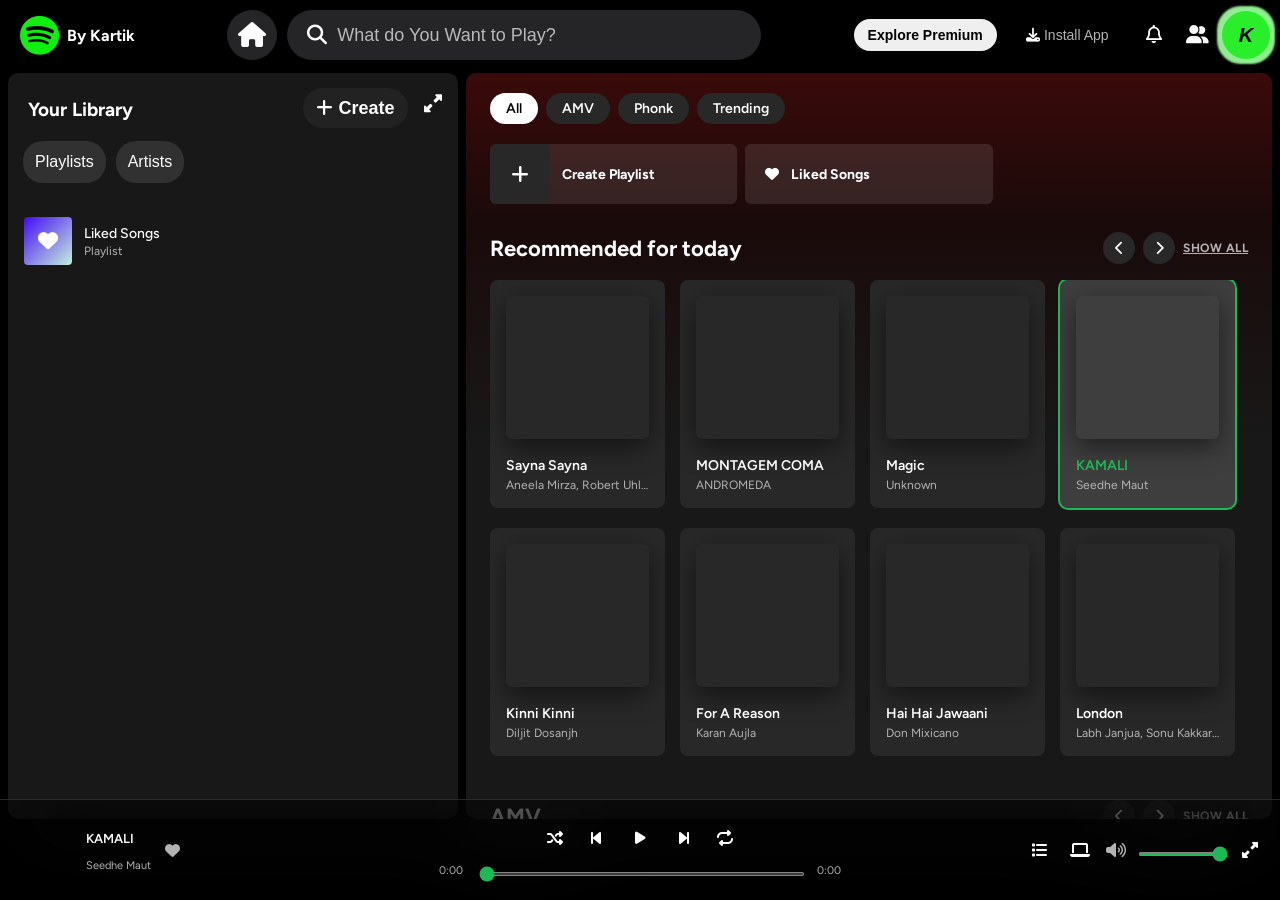
==== index.html @ 9220c021 "something new" ====
<!DOCTYPE html>
<html lang="en">

<head>
    <meta charset="UTF-8">
    <meta name="viewport" content="width=device-width, initial-scale=1.0">
    <title>Spotify Clone</title>
    <link rel="stylesheet" href="style.css">
    <link rel="preconnect" href="https://fonts.googleapis.com">
    <link rel="stylesheet" href="https://cdnjs.cloudflare.com/ajax/libs/font-awesome/6.5.0/css/all.min.css" />
    <link href="https://fonts.googleapis.com/css2?family=Figtree:wght@300;400;500;600;700;800&display=swap" rel="stylesheet">
</head>

<body>
    <!-- ========== NAVBAR ========== -->
    <nav>
        <div class="logo-container">
            <i class="fab fa-spotify"></i>
            <strong>By Kartik</strong>
        </div>
        <div class="middle-nav">
            <!-- Hamburger: visible only on mobile via CSS -->
            <button class="mobile-menu-toggle" id="mobileMenuToggle" title="Library">
              <i class="fas fa-bars"></i>
            </button>
            <div class="home-btn">
                <i class="fas fa-home" title="Home Page"></i>
            </div>
            <div class="search">
                <i class="fas fa-search" title="Search"></i>
                <input type="search" id="searchInput" placeholder="What do You Want to Play?" class="search-box">
                <div class="search-shortcut">
                    <div class="cuts">Ctrl</div>
                    <div class="cuts">Shift</div>
                    <div class="cuts">L</div>
                </div>
            </div>
        </div>
        <div class="right-nav">
            <button class="right-nav-btn" id="explore-premium">Explore Premium</button>
            <button class="right-nav-btn" id="install-app">
                <i class="fas fa-download"></i> Install App
            </button>
            <button class="right-nav-btn right-btns" id="notification">
                <i class="far fa-bell"></i>
            </button>
            <button class="right-nav-btn right-btns" id="friends">
                <i class="fas fa-user-group"></i>
            </button>
            <button class="right-nav-btn" id="profile" title="Created By Kartik">K</button>
        </div>
    </nav>

    <!-- ========== MAIN ========== -->
    <!-- Sidebar overlay for mobile -->
    <div class="sidebar-overlay" id="sidebarOverlay"></div>
    <main>

        <!-- ===== LEFT SIDEBAR ===== -->
        <aside class="left-sidebar">
            <div class="library-header">
                <div class="library-title">
                    <span>Your Library</span>
                </div>
                <button class="icon-btn" id="create-playlist">
                    <i class="fas fa-plus"></i> <span>Create</span>
                </button>
                <button class="icon-btn" id="expand-sidebar">
                    <i class="fas fa-up-right-and-down-left-from-center"></i>
                </button>
                <div class="library-filters">
                    <button class="filter-btn active">Playlists</button>
                    <button class="filter-btn">Artists</button>
                </div>
            </div>

            <ul class="library-list" id="libraryList">
            </ul>
        </aside>

        <!-- ===== CONTENT ===== -->
        <div class="content" id="mainContent">

            <!-- Filter Tabs -->
            <div class="content-filters" role="tablist" aria-label="Content filters">
                <a href="#mainContent" class="content-filter active" aria-label="Show all content">All</a>
                <a href="#amvSection" class="content-filter" aria-label="Show AMV section">AMV</a>
                <a href="#phonkSection" class="content-filter" aria-label="Show Phonk section">Phonk</a>
                <a href="#trendingSection" class="content-filter" aria-label="Show Trending section">Trending</a>
            </div>

            <!-- Recent Row — playlists dynamically injected by JS -->
            <div class="recent-row" id="recentPlaylistsRow">
                <!-- JS will render all playlists here -->
            </div>

            <!-- Recommended Section -->
    <div class="section">
      <div class="section-header">
        <h2>Recommended for today</h2>
        <div class="scroll-controls">
          <button class="scroll-btn" id="recScrollLeft"><i class="fas fa-chevron-left"></i></button>
          <button class="scroll-btn" id="recScrollRight"><i class="fas fa-chevron-right"></i></button>
          <a href="#" class="show-all">Show all</a>
        </div>
      </div>
      <!-- JS yahan cards inject karega -->
      <div class="cards-row horizontal-two-row" id="recommendedRow">
        <p class="loading-text">Loading songs...</p>
      </div>
    </div>

            <!-- AMV Section -->
    <div class="section" id="amvSection">
      <div class="section-header">
        <h2>AMV</h2>
        <div class="scroll-controls">
          <button class="scroll-btn" id="amvScrollLeft"><i class="fas fa-chevron-left"></i></button>
          <button class="scroll-btn" id="amvScrollRight"><i class="fas fa-chevron-right"></i></button>
          <a href="#" class="show-all">Show all</a>
        </div>
      </div>
      <div class="cards-row horizontal-two-row" id="amvRow">
        <p class="loading-text">Loading songs...</p>
      </div>
    </div>

    <!-- Phonk Section -->
    <div class="section" id="phonkSection">
      <div class="section-header">
        <h2>Phonk</h2>
        <div class="scroll-controls">
          <button class="scroll-btn" id="phonkScrollLeft"><i class="fas fa-chevron-left"></i></button>
          <button class="scroll-btn" id="phonkScrollRight"><i class="fas fa-chevron-right"></i></button>
          <a href="#" class="show-all">Show all</a>
        </div>
      </div>
      <div class="cards-row horizontal-two-row" id="phonkRow">
        <p class="loading-text">Loading songs...</p>
      </div>
    </div>

    <!-- Trending Section -->
            <div class="section" id="trendingSection">
                <div class="section-header">
                    <h2>Trending Songs</h2>
                    <div class="scroll-controls">
                        <button class="scroll-btn" id="scrollLeft"><i class="fas fa-chevron-left"></i></button>
                        <button class="scroll-btn" id="scrollRight"><i class="fas fa-chevron-right"></i></button>
                        <a href="#" class="show-all">Show all</a>
                    </div>
                </div>
                <!-- JS yahan cards inject karega -->
                <div class="cards-row" id="hindiRow">
                    <p class="loading-text">Loading songs...</p>
                </div>
            </div>

        </div>

        <!-- ===== RIGHT SIDEBAR ===== -->
        <!-- Floating expand tab — visible only when sidebar is collapsed -->
        <button class="right-sidebar-expand-tab" id="rightExpandTab" title="Show Now Playing">
            <i class="fas fa-chevron-left"></i>
        </button>

        <aside class="right-sidebar" id="rightSidebar">
            <div class="now-playing">
                <div class="now-playing-header">
                    <span>Now Playing</span>
                    <button class="right-sidebar-collapse-btn" id="rightSidebarCollapseBtn" title="Collapse">
                        <i class="fas fa-chevron-right"></i>
                    </button>
                </div>
                
                <img id="rightCover" src="https://picsum.photos/seed/default/300/300" alt="Album Art">
                
                <div class="now-playing-info">
                    <h4 id="rightTitle">Select a song</h4>
                    <p id="rightArtist">--</p>
                </div>

                <!-- Progress Bar -->
                <div class="right-sidebar-progress">
                    <span id="rightCurrentTime">0:00</span>
                    <div class="right-progress-bar-container">
                        <input type="range" id="rightProgressBar" value="0" min="0" max="100" step="0.1">
                    </div>
                    <span id="rightTotalTime">0:00</span>
                </div>

                <!-- Controls -->
                <div class="right-sidebar-controls">
                    <button class="right-sidebar-heart" id="rightHeartBtn" title="Like Song">
                        <i class="far fa-heart"></i>
                    </button>
                    <button class="right-sidebar-prev" id="rightPrevBtn" title="Previous">
                        <i class="fas fa-backward-step"></i>
                    </button>
                    <button class="right-sidebar-play" id="rightPlayBtn" title="Play/Pause">
                        <i class="fas fa-play"></i>
                    </button>
                    <button class="right-sidebar-next" id="rightNextBtn" title="Next">
                        <i class="fas fa-forward-step"></i>
                    </button>
                    <div class="right-sidebar-volume">
                        <i class="fas fa-volume-high"></i>
                        <input type="range" id="rightVolumeBar" value="100" min="0" max="100">
                    </div>
                </div>

                <div class="queue-section">
                    <div class="queue-header">
                        <span>Next in queue</span>
                        <a href="#" class="show-all">Open queue</a>
                    </div>
                    <div id="queueList">
                        <!-- Queue items will be added here dynamically -->
                    </div>
                </div>
            </div>
        </aside>

    </main>

    <!-- ===== CREATE PLAYLIST MODAL ===== -->
    <div class="modal-overlay" id="playlistModal">
        <div class="modal">
            <div class="modal-header">
                <h3 id="modalTitle">Create New Playlist</h3>
                <button class="close-modal" id="closeModal">
                    <i class="fas fa-times"></i>
                </button>
            </div>
            <div class="modal-body">
                <input type="text" id="playlistNameInput" placeholder="Playlist name" class="playlist-input" />
                <div class="modal-actions">
                    <button class="modal-btn cancel" id="cancelBtn">Cancel</button>
                    <button class="modal-btn save" id="saveBtn">Create</button>
                </div>
            </div>
        </div>
    </div>

    <!-- ===== ADD TO PLAYLIST MODAL ===== -->
    <div class="modal-overlay" id="addToPlaylistModal">
        <div class="modal">
            <div class="modal-header">
                <h3>Add to Playlist</h3>
                <button class="close-modal" id="closeAddToPlaylistModal">
                    <i class="fas fa-times"></i>
                </button>
            </div>
            <div class="modal-body">
                <div class="playlist-options" id="playlistOptions">
                    <!-- Playlist options will be added dynamically -->
                </div>
            </div>
        </div>
    </div>

    <!-- ========== MOBILE BOTTOM NAV ========== -->
    <div class="mobile-bottom-nav" id="mobileBottomNav">
        <button class="mobile-nav-btn active" id="mobileHomeBtn">
            <i class="fas fa-home"></i>
            <span>Home</span>
        </button>
        <button class="mobile-nav-btn" id="mobileSearchBtn">
            <i class="fas fa-search"></i>
            <span>Search</span>
        </button>
        <button class="mobile-nav-btn" id="mobileLibraryBtn">
            <i class="fas fa-book"></i>
            <span>Library</span>
        </button>
    </div>

    <!-- ========== PLAYER ========== -->
    <footer class="player">

        <!-- Left -->
        <div class="player-left">
            <img id="currentCover" src="https://picsum.photos/seed/default/56/56" alt="cover" />
            <div class="player-song-info">
                <p id="currentTitle">Select a song</p>
                <p id="currentArtist">--</p>
            </div>
            <i class="fas fa-heart player-heart" id="heartBtn"></i>
        </div>

        <!-- Center -->
        <div class="player-center">
            <div class="player-controls">
                <button class="ctrl-btn" id="shuffleBtn" title="Shuffle"><i class="fas fa-shuffle"></i></button>
                <button class="ctrl-btn" id="prevBtn" title="Previous"><i class="fas fa-backward-step"></i></button>
                <button class="ctrl-btn play-pause-btn" id="playBtn" title="Play/Pause">
                    <i class="fas fa-play" id="playIcon"></i>
                </button>
                <button class="ctrl-btn" id="nextBtn" title="Next"><i class="fas fa-forward-step"></i></button>
                <button class="ctrl-btn" id="repeatBtn" title="Repeat"><i class="fas fa-repeat"></i></button>
            </div>
            <div class="progress-row">
                <span id="currentTime">0:00</span>
                <div class="progress-bar-container">
                    <input type="range" id="progressBar" value="0" min="0" max="100" step="0.1" />
                </div>
                <span id="totalTime">0:00</span>
            </div>
        </div>

        <!-- Right -->
        <div class="player-right">
            <button class="ctrl-btn" id="queueBtn" title="Add to Queue"><i class="fas fa-list"></i></button>
            <button class="ctrl-btn" title="Devices"><i class="fas fa-laptop"></i></button>
            <i class="fas fa-volume-high vol-icon"></i>
            <div class="volume-bar-container">
                <input type="range" id="volumeBar" value="100" min="0" max="100" />
            </div>
            <!-- Now Playing panel toggle removed — use right edge tab instead -->
            <button class="ctrl-btn" title="Full screen">
                <i class="fas fa-up-right-and-down-left-from-center"></i>
            </button>
        </div>

    </footer>
        </div>
    </div>

    <!-- Hidden Audio -->
    <audio id="audioPlayer"></audio>

    <script src="script.js"></script>
</body>

</html>
---- style.css ----
* {
    user-select: auto;
    color: #fff;
    scroll-behavior: smooth;
    cursor: url('data:image/svg+xml;utf8,<svg xmlns="http://www.w3.org/2000/svg" width="32" height="32" viewBox="0 0 32 32"><circle cx="16" cy="16" r="8" fill="none" stroke="%231DB954" stroke-width="3"/><circle cx="16" cy="16" r="2"/></svg>') 16 16, auto;
}

/* for content filtters btns */
.content-filter {
    color: black;
    text-decoration: none;
}

html {
    scroll-behavior: smooth;
}

body {
    background-color: #000;
    -webkit-overflow-scrolling: touch;
}

*::-webkit-scrollbar {
    width: 10px;
    height: 10px;
}

*::-webkit-scrollbar-track {
    background: transparent;
}

*::-webkit-scrollbar-thumb {
    background: #535353;
    border-radius: 10px;
    border: 2px solid transparent;
    background-clip: content-box;
}

*::-webkit-scrollbar-thumb:hover {
    background: #a0a0a0;
    border: 2px solid transparent;
    background-clip: content-box;
}

*::-webkit-scrollbar-corner {
    background: transparent;
}

:root {
    --back-text: rgba(255, 255, 255, 0.705);
    --back-color: #4141414d;
    --card-bg: #282828;
    --text: #ffffff;
    --subtext: #b3b3b3;
    --green: #1DB954;
}

body {
    font-family: 'Figtree', Arial, sans-serif;
    margin: 0;
    padding: 0;
    overflow-x: hidden;
}

button,
.fa-home,
.fa-search:hover {
    cursor: pointer;
}

.logo-container {
    display: flex;
    align-items: center;
    gap: 8px;
}

nav {
    background-color: black;
    color: white;
    display: flex;
    justify-content: space-between;
    align-items: center;
    padding: 10px 10px;
    padding-left: 20px;
    position: sticky;
    top: 0;
}

.middle-nav {
    display: flex;
    align-items: center;
    gap: 10px;
    margin-left: 300px;
}

.search {
    display: flex;
    align-items: center;
    background-color: #252527;
    padding: 15px;
    padding-left: 20px;
    width: 474px;
    height: 50px;
    border-radius: 30px;
    transition: all 0.5s ease;
    box-sizing: border-box;
}

.search:hover {
    color: #8b8b8fb0;
    background-color: #78787a8c;
}

.search-box::placeholder {
    color: rgba(255, 255, 255, 0.678);
}

.fa-search {
    transition: all 0.5s ease;
    color: white;
    font-size: 20px;
}

.fa-search:hover {
    scale: 1.1;
    color: white;
}

.search-box {
    background-color: transparent;
    border: none;
    padding-left: 10px;
    font-size: 18px;
    width: 100%;
    display: flex;
    align-items: center;
}

.search-box:focus {
    outline: none;
    color: white;
}

.search-shortcut {
    opacity: 0;
    display: flex;
    gap: 5px;
    color: white;
    transition: all 0.4s ease;
}

.cuts {
    padding: 5px;
    border: 2px solid white;
    border-radius: 5px;
}

.search-shortcut:hover {
    opacity: 1;
}


.fa-home {
    font-size: 25px;
    width: 50px;
    height: 50px;
    background-color: #252527;
    display: flex;
    text-align: center;
    display: flex;
    align-content: center;
    border-radius: 50%;
    transition: all 0.5s ease;
}

.fa-home:hover {
    background-color: #4c4c4db0;
    scale: 1.1;
}

.fa-spotify {
    font-size: 40px;
    color: rgb(16, 240, 16);
    -webkit-text-stroke: #ffffff00;
}

.mobile-menu-toggle {
    display: none;
}

.empty-playlist-cover {
    width: 60px;
    height: 60px;
    background: #282828;
    display: flex;
    align-items: center;
    justify-content: center;
    flex-shrink: 0;
}

.empty-playlist-cover i {
    color: #535353;
    font-size: 20px;
}

.lib-info-flex {
    flex: 1;
    min-width: 0;
}

.library-item-actions-flex {
    margin-left: auto;
    display: flex;
    gap: 8px;
}

.pl-shuffle-btn-active {
    color: #1DB954 !important;
}

.pl-shuffle-btn-inactive {
    color: #b3b3b3 !important;
}

.playlist-empty-message {
    color: #b3b3b3;
    padding: 20px 12px;
    font-size: 14px;
}

.playlist-song-row {
    display: flex;
    align-items: center;
    gap: 12px;
    padding: 10px 8px;
    border-radius: 8px;
    cursor: pointer;
    transition: background 0.15s;
}

.playlist-song-row:hover {
    background: rgba(255, 255, 255, 0.08);
}

.playlist-song-number {
    width: 28px;
    text-align: center;
    flex-shrink: 0;
    color: #b3b3b3;
    font-size: 0.85rem;
}

.playlist-song-cover {
    width: 48px;
    height: 48px;
    border-radius: 4px;
    object-fit: cover;
    flex-shrink: 0;
}

.playlist-song-info {
    flex: 1;
    min-width: 0;
    overflow: hidden;
}

.playlist-song-title {
    color: white;
    margin: 0;
    font-weight: 500;
    font-size: 14px;
    white-space: nowrap;
    overflow: hidden;
    text-overflow: ellipsis;
}

.playlist-song-artist {
    color: #b3b3b3;
    margin: 3px 0 0;
    font-size: 12px;
    white-space: nowrap;
    overflow: hidden;
    text-overflow: ellipsis;
}

.remove-song-btn {
    background: none;
    border: none;
    color: #b3b3b3;
    cursor: pointer;
    padding: 8px;
    flex-shrink: 0;
    font-size: 13px;
    opacity: 0;
    transition: opacity 0.2s;
}

.playlist-song-row:hover .remove-song-btn {
    opacity: 1;
}

@media (max-width: 768px) {
    .remove-song-btn {
        opacity: 1;
    }
}

.section-hidden {
    display: none !important;
}

.section-visible {
    display: block !important;
}

.left-sidebar-hidden {
    display: none !important;
}

/* Scroll Animation Classes */
.scroll-animate {
    opacity: 0;
    transform: translateY(30px);
    transition: opacity 0.6s ease-out, transform 0.6s ease-out;
}

.scroll-animate.visible {
    opacity: 1;
    transform: translateY(0);
}

.right-nav {
    display: flex;
    gap: 10px;
    align-items: center;
    justify-content: center;
}

.right-nav-btn {
    transition: all 0.5s ease;
}

.right-nav-btn:hover {
    scale: 1.2;
}

#explore-premium {
    padding: 8px;
    border-radius: 20px;
    border: none;
    font-weight: bolder;
    width: 143px;
    height: 32px;
    font-size: 14px;
    color: black;
}

#install-app {
    width: 121.3px;
    height: 32px;
    background-color: transparent;
    border: none;
    color: var(--back-text);
    font-size: 14px;
}

.right-btns {
    width: 32px;
    height: 32px;
    color: var(--back-text);
    background-color: transparent;
    border: none;
    font-size: 18px;
}

#profile {
    background-color: rgb(41, 238, 41);
    width: 48px;
    height: 48px;
    border-radius: 50%;
    border: none;
    box-shadow:
        5px 5px 2px lightgreen,
        -5px -5px 2px lightgreen,
        -5px 5px 2px lightgreen,
        5px -5px 2px lightgreen;
    color: black;
    font-size: 20px;
    font-style: italic;
    font-weight: bolder;
}

main {
    display: flex;
    position: fixed;
    top: 65px;
    bottom: 73px;
    left: 0;
    right: 0;
    gap: 8px;
    padding: 8px;
    background: #000;
}

aside {
    width: 450px;
    background: #181818;
    border-radius: 10px;
    display: flex;
    flex-direction: column;
    overflow: hidden;
    flex-shrink: 0;
    color: white;
}

.content {
    flex: 1;
    border-radius: 10px;
    background: linear-gradient(180deg, #3a0a0a 0%, #1a0a0a 20%, #181818 50%);
    overflow-y: auto;
    padding: 20px 24px 24px;
}

.library-header {
    width: 100%;
    display: flex;
    height: 120px;
    position: relative;
}

.library-title {
    font-size: 19px;
    font-weight: bold;
    position: absolute;
    top: 25px;
    left: 20px;
}

#create-playlist {
    width: 105px;
    height: 40px;
    border: none;
    border-radius: 20px;
    background-color: #222222;
    color: rgb(185, 184, 184);
    font-size: large;
    position: absolute;
    top: 15px;
    right: 50px;
}

#create-playlist span {
    color: white;
    font-weight: bolder;
}

#expand-sidebar {
    background-color: transparent;
    font-size: large;
    border: none;
    color: white;
    position: absolute;
    top: 20px;
    right: 10px;
}

.filter-btn {
    font-size: 16px;
    padding: 12px;
    border-radius: 20px;
    background-color: #313131;
    border: none;
    color: white;
}

.library-filters {
    align-self: flex-end;
    display: flex;
    gap: 10px;
    margin-left: 15px;
    margin-bottom: 10px;
}

.library-list {
    list-style: none;
    overflow-y: auto;
    flex: 1;
    padding: 0 8px 8px;
}

.library-item {
    display: flex;
    align-items: center;
    gap: 12px;
    padding: 8px;
    border-radius: 6px;
    cursor: pointer;
    transition: background 0.15s;
}

.library-item:hover {
    background: #2a2a2a;
}

.library-item img {
    width: 48px;
    height: 48px;
    border-radius: 4px;
    object-fit: cover;
    flex-shrink: 0;
}

.recent-row .liked-icon {
    padding-left: 20px;
}

.library-item.liked .liked-icon {
    width: 48px;
    height: 48px;
    border-radius: 4px;
    background: linear-gradient(135deg, #450af5, #c4efd9);
    display: flex;
    align-items: center;
    justify-content: center;
    flex-shrink: 0;
}

.library-item.liked .liked-icon i {
    color: #fff;
    font-size: 20px;
}

.lib-info {
    display: flex;
    flex-direction: column;
    gap: 2px;
    overflow: hidden;
}

.lib-name {
    font-size: 14px;
    font-weight: 500;
    white-space: nowrap;
    overflow: hidden;
    text-overflow: ellipsis;
}

.lib-meta {
    font-size: 12px;
    color: var(--subtext);
    white-space: nowrap;
    overflow: hidden;
    text-overflow: ellipsis;
}

.player {
    position: fixed;
    bottom: 0;
    left: 0;
    right: 0;
    height: 100px;
    /* background: #181818; */
    backdrop-filter: blur(50px);
    background: rgba(0, 0, 0, 0.3);
    border-top: 1px solid #282828;
    display: flex;
    align-items: center;
    justify-content: space-between;
    padding: 0 16px;
    z-index: 355;
    gap: 8px;
    color: white;
}

/* Player Left */
.player-left {
    display: flex;
    align-items: center;
    gap: 14px;
    min-width: 200px;
    flex: 1;
}

.player-left img {
    width: 56px;
    height: 56px;
    border-radius: 4px;
    object-fit: cover;
    flex-shrink: 0;
}

.player-song-info {
    overflow: hidden;
}

.player-song-info p:first-child {
    font-size: 13px;
    font-weight: 600;
    white-space: nowrap;
    overflow: hidden;
    text-overflow: ellipsis;
    max-width: 140px;
}

.player-song-info p:last-child {
    font-size: 11px;
    color: var(--subtext);
    white-space: nowrap;
    overflow: hidden;
    text-overflow: ellipsis;
    max-width: 140px;
}

.player-heart {
    color: var(--subtext);
    cursor: pointer;
    font-size: 15px;
    flex-shrink: 0;
    transition: color 0.2s;
}

.player-heart:hover,
.player-heart.liked {
    color: var(--green);
}

/* Player Center */
.player-center {
    display: flex;
    flex-direction: column;
    align-items: center;
    gap: 6px;
    flex: 1;
    max-width: 550px;
}

.player-controls {
    display: flex;
    align-items: center;
    gap: 16px;
}

.ctrl-btn {
    background: none;
    border: none;
    color: white;
    font-size: 16px;
    display: flex;
    align-items: center;
    justify-content: center;
    transition: color 0.2s, transform 0.1s;
}

.ctrl-btn:hover {
    color: white;
    transform: scale(1.1);
}

.ctrl-btn.active {
    background: white;
    color: black;
    -webkit-text-stroke: 2px black;
    border-radius: 50%;
    padding: 6px;
}

.play-pause-btn {
    width: 34px;
    height: 34px;
    border-radius: 50%;
    background: transparent !important;
    color: #ffffff !important;
    font-size: 14px !important;
    flex-shrink: 0;
}

.play-pause-btn:hover {
    background: #e0e0e0 !important;
    -webkit-text-stroke: 2px black;
    transform: scale(1.06) !important;
}

.progress-row {
    display: flex;
    align-items: center;
    gap: 10px;
    width: 100%;
}

.progress-row span {
    font-size: 11px;
    color: #B3B3B3;
    min-width: 32px;
    text-align: center;
}

.progress-bar-container {
    flex: 1;
}

#progressBar {
    width: 100%;
    height: 4px;
    accent-color: #1DB954;
    cursor: pointer;
    border-radius: 2px;
}

/* Player Right */
.player-right {
    display: flex;
    align-items: center;
    gap: 10px;
    flex: 1;
    justify-content: flex-end;
    min-width: 180px;
}

.vol-icon {
    color: #B3B3B3;
    font-size: 16px;
}

.volume-bar-container {
    width: 90px;
}

#volumeBar {
    width: 100%;
    height: 4px;
    accent-color: #1DB954;
    cursor: pointer;
}

.main-content {
    flex: 1;
    border-radius: 10px;
    background: linear-gradient(180deg, #3a0a0a 0%, #1a0a0a 20%, #181818 50%);
    overflow-y: auto;
    padding: 20px 24px 24px;
}

.content-filters {
    display: flex;
    gap: 8px;
    margin-bottom: 20px;
}

.content-filter {
    background: #282828;
    border: none;
    color: var(--text);
    border-radius: 500px;
    padding: 7px 16px;
    font-size: 14px;
    font-weight: 600;
    transition: background 0.2s;
}

.content-filter:hover {
    background: #3E3E3E;
}

.content-filter.active {
    background: white;
    color: #000;
}

/* Recent Row */
.recent-row {
    display: grid;
    grid-template-columns: repeat(auto-fill, minmax(200px, 1fr));
    gap: 8px;
    margin-bottom: 28px;
}

.recent-card {
    display: flex;
    align-items: center;
    gap: 12px;
    background: rgba(255, 255, 255, 0.1);
    border-radius: 6px;
    overflow: hidden;
    cursor: pointer;
    transition: background 0.2s ease;
    font-weight: 700;
    font-size: 14px;
}

.recent-card:hover {
    background: rgba(255, 255, 255, 0.2);
}

.recent-card img {
    width: 60px;
    height: 60px;
    object-fit: cover;
    flex-shrink: 0;
}

.recent-card .create-playlist-icon {
    width: 60px;
    height: 60px;
    background: #282828;
    display: flex;
    align-items: center;
    justify-content: center;
    color: #fff;
    font-size: 20px;
    flex-shrink: 0;
}

/* Section */
.section {
    margin-bottom: 32px;
    color: white;
}

#amvSection,
#phonkSection {
    display: none;
}

#amvSection,
#phonkSection {
    display: none;
}

.section-header {
    display: flex;
    justify-content: space-between;
    align-items: center;
    margin-bottom: 16px;
}

.section-header h2 {
    font-size: 22px;
    font-weight: 700;
    margin: 0;
}

.show-all {
    font-size: 12px;
    font-weight: 700;
    color: #B3B3B3;
    text-transform: uppercase;
    letter-spacing: 0.5px;
    transition: color 0.2s;
}

.show-all:hover {
    color: white;
}

/* Cards Row */
.cards-row {
    display: grid;
    grid-template-columns: repeat(auto-fill, minmax(170px, 1fr));
    gap: 20px;
}

/* Horizontal 2-row scroll for Trending section */
.horizontal-two-row {
    display: grid;
    grid-auto-flow: column;
    grid-template-rows: repeat(2, minmax(0, 1fr));
    gap: 20px;
    overflow-x: auto;
    scroll-behavior: smooth;
    padding-bottom: 12px;
}

/* Make sure cards don't shrink in horizontal mode */
.horizontal-two-row .song-card {
    width: 175px;
    flex-shrink: 0;
}

/* Scroll Arrow Controls */
.scroll-controls {
    display: flex;
    align-items: center;
    gap: 8px;
}

.scroll-btn {
    width: 32px;
    height: 32px;
    border-radius: 50%;
    background-color: #282828;
    border: none;
    color: #fff;
    font-size: 14px;
    cursor: pointer;
    display: flex;
    align-items: center;
    justify-content: center;
    transition: all 0.2s ease;
}

.scroll-btn:hover {
    background-color: #1DB954;
    color: #000;
    transform: scale(1.1);
}

.scroll-btn:active {
    transform: scale(0.95);
}

/* Hide horizontal scrollbar (arrows will be used for scrolling) */
.horizontal-two-row {
    scrollbar-width: none;
    /* Firefox */
}

.horizontal-two-row::-webkit-scrollbar {
    display: none;
    /* Chrome, Edge, Safari */
}

.loading-text {
    color: #b3b3b3;
    font-size: 14px;
}

/* Scroll Animation - Fade In */
@keyframes fadeInUp {
    from {
        opacity: 0;
        transform: translateY(20px);
    }

    to {
        opacity: 1;
        transform: translateY(0);
    }
}

@keyframes fadeInDown {
    from {
        opacity: 0;
        transform: translateY(-20px);
    }

    to {
        opacity: 1;
        transform: translateY(0);
    }
}

@keyframes fadeInLeft {
    from {
        opacity: 0;
        transform: translateX(-20px);
    }

    to {
        opacity: 1;
        transform: translateX(0);
    }
}

@keyframes fadeInRight {
    from {
        opacity: 0;
        transform: translateX(20px);
    }

    to {
        opacity: 1;
        transform: translateX(0);
    }
}

/* Scroll Animation Classes */
.scroll-animate {
    opacity: 0;
}

.scroll-animate.in-view {
    animation: fadeInUp 0.6s ease-out forwards;
}

.section.fade-in {
    animation: fadeInDown 0.6s ease-out forwards;
}

.cards-row .song-card {
    opacity: 0;
    animation: none;
}

.cards-row .song-card.fade-in {
    animation: fadeInUp 0.6s ease-out forwards;
}

.back-to-top-btn {
    display: block;
    margin: 24px auto 40px;
    padding: 12px 20px;
    border: none;
    border-radius: 999px;
    background: #1DB954;
    color: #fff;
    font-weight: 700;
    cursor: pointer;
    box-shadow: 0 8px 20px rgba(0,0,0,0.12);
    transition: transform 0.2s ease, opacity 0.2s ease;
    opacity: 0;
    transform: translateY(20px);
    animation: none;
}

.back-to-top-btn.fade-in {
    animation: fadeInUp 0.6s ease-out forwards;
}

/* Staggered animation for cards */
.cards-row .song-card:nth-child(1).fade-in {
    animation-delay: 0.05s;
}

.cards-row .song-card:nth-child(2).fade-in {
    animation-delay: 0.1s;
}

.cards-row .song-card:nth-child(3).fade-in {
    animation-delay: 0.15s;
}

.cards-row .song-card:nth-child(4).fade-in {
    animation-delay: 0.2s;
}

.cards-row .song-card:nth-child(5).fade-in {
    animation-delay: 0.25s;
}

.cards-row .song-card:nth-child(6).fade-in {
    animation-delay: 0.3s;
}

.cards-row .song-card:nth-child(7).fade-in {
    animation-delay: 0.35s;
}

.cards-row .song-card:nth-child(8).fade-in {
    animation-delay: 0.4s;
}

.cards-row .song-card:nth-child(9).fade-in {
    animation-delay: 0.45s;
}

.cards-row .song-card:nth-child(10).fade-in {
    animation-delay: 0.5s;
}

/* Song Card */
.song-card {
    background: var(--card-bg);
    border-radius: 8px;
    padding: 16px;
    cursor: pointer;
    position: relative;
    min-width: 0;
    width: 100%;
    box-sizing: border-box;
    overflow: hidden;
    transition: transform .3s ease, box-shadow .3s ease;
}

/* Skeleton Loading */
.skeleton-card {
    background: var(--card-bg);
    border-radius: 8px;
    padding: 16px;
    position: relative;
    min-width: 0;
    width: 100%;
    box-sizing: border-box;
    overflow: hidden;
}

.skeleton-cover {
    width: 100%;
    aspect-ratio: 1;
    border-radius: 6px;
    background: linear-gradient(90deg, #282828 25%, #383838 50%, #282828 75%);
    background-size: 200% 100%;
    animation: skeleton-loading 1.5s infinite;
    margin-bottom: 14px;
}

.skeleton-title {
    height: 14px;
    width: 70%;
    background: linear-gradient(90deg, #282828 25%, #383838 50%, #282828 75%);
    background-size: 200% 100%;
    animation: skeleton-loading 1.5s infinite;
    border-radius: 4px;
    margin-bottom: 6px;
}

.skeleton-artist {
    height: 12px;
    width: 50%;
    background: linear-gradient(90deg, #282828 25%, #383838 50%, #282828 75%);
    background-size: 200% 100%;
    animation: skeleton-loading 1.5s infinite;
    border-radius: 4px;
}

@keyframes skeleton-loading {
    0% {
        background-position: 200% 0;
    }

    100% {
        background-position: -200% 0;
    }
}

.song-card:hover {
    background: #3E3E3E;
    transform: translateY(-6px);
    box-shadow: 0 10px 25px rgba(0, 0, 0, .3);
}

.song-card.active {
    background: #2a2a2a;
    box-shadow: 0 0 0 2px #1DB954;
}

.song-card img {
    width: 100%;
    aspect-ratio: 1;
    object-fit: cover;
    border-radius: 6px;
    margin-bottom: 14px;
    box-shadow: 0 8px 24px rgba(0, 0, 0, 0.5);
}

.song-card .card-title {
    font-size: 14px;
    font-weight: 600;
    margin-bottom: 4px;
    white-space: nowrap;
    overflow: hidden;
    text-overflow: ellipsis;
}

.song-card .card-artist {
    font-size: 12px;
    color: #b3b3b3;
    white-space: nowrap;
    overflow: hidden;
    text-overflow: ellipsis;
}

.play-overlay {
    position: absolute;
    bottom: 76px;
    right: 16px;
    width: 48px;
    height: 48px;
    background: #1DB954;
    border-radius: 50%;
    display: flex;
    align-items: center;
    justify-content: center;
    font-size: 18px;
    color: #000;
    opacity: 0;
    transform: translateY(10px) scale(0.9);
    transition: all 0.2s ease;
    box-shadow: 0 8px 20px rgba(29, 185, 84, 0.4);
}

.song-card:hover .play-overlay {
    opacity: 1;
    transform: translateY(0) scale(1);
}

.song-card.active {
    background: #3E3E3E;
}

.song-card.active .card-title {
    color: #1DB954;
}

/* Add to Queue Button on Song Cards */
.add-to-queue-btn {
    position: absolute;
    top: 12px;
    right: 12px;
    width: 28px;
    height: 28px;
    background: transparent;
    border: none;
    border-radius: 50%;
    color: #000;
    font-size: 14px;
    display: flex;
    align-items: center;
    justify-content: center;
    opacity: 0;
    transition: all 0.2s ease;
    cursor: pointer;
    z-index: 10;
}

.song-card:hover .add-to-queue-btn {
    opacity: 1;
}

.add-to-queue-btn:hover {
    background: #e0e0e0;
    color: #000;
    transform: scale(1.1);
}

/* ===================================
   RESPONSIVE
=================================== */

/* ── Mobile sidebar drawer overlay ── */
.sidebar-overlay {
    display: none;
    position: fixed;
    inset: 0;
    background: rgba(0, 0, 0, 0.55);
    z-index: 340;
    /* above content, below sidebar */
    /* NO backdrop-filter — it was blurring the sidebar itself */
}

.sidebar-overlay.show {
    display: block;
}

/* Mobile nav-bottom bar */
.mobile-bottom-nav {
    display: none;
    position: fixed;
    bottom: 0;
    left: 0;
    right: 0;
    height: 56px;
    background: #181818;
    border-top: 1px solid #282828;
    z-index: 356;
    /* above overlay */
    justify-content: space-around;
    align-items: center;
    padding: 0 8px;
}

.mobile-nav-btn {
    display: flex;
    flex-direction: column;
    align-items: center;
    gap: 3px;
    background: none;
    border: none;
    color: #b3b3b3;
    font-size: 20px;
    cursor: pointer;
    padding: 6px 12px;
    border-radius: 8px;
    transition: color 0.2s;
    flex: 1;
}

.mobile-nav-btn span {
    font-size: 10px;
    font-weight: 600;
    color: inherit;
}

.mobile-nav-btn.active {
    color: #fff;
}

.mobile-nav-btn:hover {
    color: #fff;
}

/* ── Large Tablet (max 1280px) ── */
@media (max-width: 1280px) {
    .right-sidebar {
        display: none !important;
    }

    .middle-nav {
        margin-left: 0;
    }
}

/* ── Tablet (max 1024px) ── */
@media (max-width: 1024px) {
    .left-sidebar {
        width: 240px;
    }

    .middle-nav {
        margin-left: 0;
    }

    .search {
        width: 280px;
    }

    #install-app {
        display: none;
    }

    .cards-row {
        grid-template-columns: repeat(auto-fill, minmax(140px, 1fr));
    }
}

/* ── Small Tablet (max 768px) ── */
@media (max-width: 768px) {

    /* ── Navbar ── */
    nav {
        padding: 8px 12px;
        z-index: 360;
        /* above sidebar drawer */
    }

    .home-btn {
        display: none;
        position: absolute;
    }

    .middle-nav {
        margin-left: 0;
        gap: 8px;
    }

    .search {
        width: 180px;
        height: 40px;
        padding: 8px 12px;
    }

    .search-box {
        font-size: 14px;
    }

    .search-shortcut {
        display: none;
    }

    #explore-premium,
    #install-app,
    #notification,
    #friends {
        display: none;
    }

    /* ── Sidebar: slide-in drawer ── */
    .left-sidebar {
        position: fixed;
        top: 0;
        left: -280px;
        width: 280px;
        height: 100%;
        z-index: 350;
        /* above overlay(340), below nav(360) */
        border-radius: 0;
        transition: left 0.3s cubic-bezier(0.4, 0, 0.2, 1);
        padding-top: 60px;
    }

    .left-sidebar.open {
        left: 0;
    }

    /* hamburger toggle – shown on mobile */
    .mobile-menu-toggle {
        display: none;
    }

    .mobile-menu-toggle {
        display: flex !important;
        align-items: center;
        justify-content: center;
        background: #282828;
        border: none;
        color: white;
        width: 40px;
        height: 40px;
        border-radius: 50%;
        font-size: 18px;
        cursor: pointer;
        margin-right: 4px;
        transition: background 0.2s;
    }

    .mobile-menu-toggle:hover {
        background: #3e3e3e;
    }

    /* ── Main layout ── */
    main {
        top: 56px;
        bottom: 116px;
        /* player + mobile nav */
        padding: 6px;
        gap: 6px;
    }

    /* Make sure content takes full width when sidebar is closed */
    .left-sidebar:not(.open)~.content,
    main>.content {
        width: 100%;
    }

    /* ── Content area ── */
    .content {
        padding: 12px 12px 20px;
        border-radius: 8px;
    }

    /* ── Recent row: 2 columns ── */
    .recent-row {
        grid-template-columns: repeat(2, 1fr);
        gap: 6px;
        margin-bottom: 20px;
    }

    .recent-card {
        font-size: 13px;
    }

    .recent-card img {
        width: 52px;
        height: 52px;
    }

    /* ── Section headers ── */
    .section-header h2 {
        font-size: 18px;
    }

    .section {
        margin-bottom: 24px;
    }

    /* ── Song cards ── */
    .cards-row {
        grid-template-columns: repeat(2, 1fr);
        gap: 10px;
    }

    .horizontal-two-row .song-card {
        width: 150px;
    }

    /* ── Player: compact 2-row layout ── */
    .player {
        height: 60px;
        padding: 0 12px;
        gap: 10px;
        margin-bottom: 60px;
    }

    .player-left {
        min-width: unset;
        flex: 1;
        gap: 10px;
    }

    .player-left img {
        width: 42px;
        height: 42px;
    }

    .player-song-info p:first-child,
    .player-song-info p:last-child {
        max-width: 120px;
    }

    /* Show only center controls on mobile, hide progress row */
    .player-center {
        flex: 1;
        gap: 0;
    }

    .progress-row {
        display: flex;
    }

    .player-controls {
        gap: 12px;
    }

    /* shuffle & repeat hidden on mobile player to save space */
    #shuffleBtn,
    #repeatBtn {
        display: none;
    }

    .player-right {
        display: none;
    }

    /* ── Mobile bottom nav ── */
    .mobile-bottom-nav {
        display: flex;
    }

    /* Content filters: scrollable */
    .content-filters {
        overflow-x: auto;
        flex-wrap: nowrap;
        padding-bottom: 4px;
        scrollbar-width: none;
        gap: 6px;
    }

    .content-filters::-webkit-scrollbar {
        display: none;
    }

    .content-filter {
        white-space: nowrap;
        flex-shrink: 0;
    }
}

/* ── Mobile (max 480px) ── */
@media (max-width: 480px) {
    nav {
        padding: 6px 10px;
    }

    .search {
        width: 140px;
        height: 38px;
    }

    .fa-home {
        width: 36px;
        height: 36px;
        font-size: 17px;
    }

    #profile {
        width: 36px;
        height: 36px;
        font-size: 15px;
    }

    .recent-row {
        grid-template-columns: repeat(2, 1fr);
        gap: 5px;
    }

    .recent-card {
        font-size: 12px;
    }

    .recent-card img {
        width: 44px;
        height: 44px;
    }

    .section-header h2 {
        font-size: 16px;
    }

    .cards-row {
        grid-template-columns: repeat(2, 1fr);
        gap: 8px;
    }

    .song-card {
        padding: 10px;
    }

    .song-card .card-title {
        font-size: 12px;
    }

    .song-card .card-artist {
        font-size: 11px;
    }

    .play-overlay {
        width: 34px;
        height: 34px;
        font-size: 13px;
        bottom: 56px;
    }

    .player {
        height: 58px;
        padding: 0 10px;
    }

    .player-left img {
        width: 38px;
        height: 38px;
    }

    .player-song-info p:first-child,
    .player-song-info p:last-child {
        max-width: 90px;
        font-size: 11px;
    }

    .player-controls {
        gap: 10px;
    }

    .ctrl-btn {
        font-size: 15px;
    }

    main {
        bottom: 114px;
    }
}

/* ── Very small (max 360px) ── */
@media (max-width: 360px) {
    .search {
        width: 110px;
    }

    .recent-row {
        grid-template-columns: repeat(2, 1fr);
    }

    .cards-row {
        grid-template-columns: repeat(2, 1fr);
        gap: 6px;
    }

    .song-card {
        padding: 8px;
    }

    .player-song-info p:first-child,
    .player-song-info p:last-child {
        max-width: 70px;
    }
}

/* Back button */
.pl-back-btn {
    display: flex;
    align-items: center;
    gap: 8px;
    background: rgba(0, 0, 0, 0.4);
    border: none;
    color: white;
    font-size: 0.95rem;
    font-weight: 700;
    font-family: inherit;
    cursor: pointer;
    padding: 10px 16px;
    border-radius: 0 0 0 0;
    width: 100%;
    text-align: left;
    border-bottom: 1px solid rgba(255, 255, 255, 0.06);
    transition: background 0.2s;
    letter-spacing: 0.3px;
}

.pl-back-btn:hover {
    background: rgba(255, 255, 255, 0.08);
}

.pl-back-btn i {
    font-size: 1rem;
}

/* ========== PLAYLIST HERO HEADER ========== */
.pl-hero {
    position: relative;
    border-radius: 12px;
    overflow: hidden;
    margin-bottom: 0;
}

/* Blurred gradient background using accent color */
.pl-hero-bg {
    position: absolute;
    inset: 0;
    background: linear-gradient(160deg,
            var(--accent, #535353) 0%,
            color-mix(in srgb, var(--accent, #535353) 60%, #000) 50%,
            #121212 100%);
    z-index: 0;
}

.pl-hero-content {
    position: relative;
    z-index: 1;
    display: flex;
    align-items: flex-end;
    gap: 28px;
    padding: 48px 28px 28px;
}

/* Cover art */
.pl-cover-wrap {
    flex-shrink: 0;
    width: 180px;
    height: 180px;
    border-radius: 8px;
    overflow: hidden;
    box-shadow: 0 16px 48px rgba(0, 0, 0, 0.6);
}

.pl-cover-img {
    width: 100%;
    height: 100%;
    object-fit: cover;
    display: block;
}

.pl-cover-liked {
    width: 100%;
    height: 100%;
    background: linear-gradient(135deg, #450af5 0%, #8e8ee5 50%, #c4efd9 100%);
    display: flex;
    align-items: center;
    justify-content: center;
}

.pl-cover-liked i {
    font-size: 4rem;
    color: white;
    filter: drop-shadow(0 4px 12px rgba(0, 0, 0, 0.4));
}

.pl-cover-empty {
    width: 100%;
    height: 100%;
    background: #282828;
    display: flex;
    align-items: center;
    justify-content: center;
}

.pl-cover-empty i {
    font-size: 3rem;
    color: #535353;
}

/* Meta info */
.pl-meta {
    flex: 1;
    min-width: 0;
    padding-bottom: 4px;
}

.pl-type-label {
    display: block;
    font-size: 0.72rem;
    font-weight: 700;
    text-transform: uppercase;
    letter-spacing: 2px;
    color: rgba(255, 255, 255, 0.7);
    margin-bottom: 10px;
}

.pl-title {
    font-size: clamp(1.8rem, 5vw, 4.5rem);
    font-weight: 900;
    color: #fff;
    margin: 0 0 14px;
    line-height: 1;
    word-break: break-word;
    text-shadow: 0 2px 20px rgba(0, 0, 0, 0.5);
}

.pl-songcount {
    font-size: 0.9rem;
    color: rgba(255, 255, 255, 0.6);
    margin: 0;
}

/* Controls bar */
.pl-controls {
    position: relative;
    z-index: 1;
    display: flex;
    align-items: center;
    gap: 20px;
    padding: 20px 28px 24px;
    background: linear-gradient(180deg, rgba(0, 0, 0, 0.2) 0%, rgba(18, 18, 18, 0.95) 100%);
}

.pl-play-btn {
    width: 58px;
    height: 58px;
    border-radius: 50%;
    background: #1DB954;
    border: none;
    color: #000;
    font-size: 1.4rem;
    cursor: pointer;
    display: flex;
    align-items: center;
    justify-content: center;
    flex-shrink: 0;
    transition: transform 0.15s, background 0.2s, box-shadow 0.2s;
    box-shadow: 0 8px 24px rgba(29, 185, 84, 0.4);
}

.pl-play-btn:hover {
    background: #1ed760;
    transform: scale(1.07);
    box-shadow: 0 12px 32px rgba(29, 185, 84, 0.5);
}

.pl-play-btn:active {
    transform: scale(0.97);
}

.pl-shuffle-btn {
    width: 42px;
    height: 42px;
    border-radius: 50%;
    background: transparent;
    border: none;
    font-size: 1.1rem;
    cursor: pointer;
    display: flex;
    align-items: center;
    justify-content: center;
    transition: color 0.2s, transform 0.15s;
}

.pl-shuffle-btn:hover {
    transform: scale(1.15);
    color: #fff !important;
}

.pl-duration-label {
    font-size: 0.8rem;
    color: rgba(255, 255, 255, 0.4);
    margin-left: auto;
    font-weight: 500;
}

/* Songs list */
.pl-songs-list {
    padding: 0 8px 32px;
}

/* ── Mobile playlist hero ── */
@media (max-width: 768px) {
    .pl-hero-content {
        flex-direction: column;
        align-items: center;
        text-align: center;
        padding: 40px 16px 20px;
        gap: 18px;
    }

    .pl-cover-wrap {
        width: 140px;
        height: 140px;
    }

    .pl-meta {
        padding-bottom: 0;
    }

    .pl-type-label {
        margin-bottom: 6px;
    }

    .pl-controls {
        padding: 14px 16px 18px;
        gap: 16px;
    }

    .pl-play-btn {
        width: 52px;
        height: 52px;
        font-size: 1.2rem;
    }
}

@media (max-width: 480px) {
    .pl-hero-content {
        padding: 32px 12px 16px;
    }

    .pl-cover-wrap {
        width: 120px;
        height: 120px;
    }

    .pl-controls {
        padding: 12px 12px 16px;
    }
}

/* ========== PLAYLIST MODE — full width on all devices ========== */
#mainContent.playlist-mode {
    /* stretch to fill entire main area */
    position: absolute;
    inset: 0;
    overflow-y: auto;
    overflow-x: hidden;
    border-radius: 10px;
    background: linear-gradient(180deg, #1a1a2e 0%, #181818 30%);
    padding: 16px;
    z-index: 10;
}

/* Playlist song rows — always tappable full width */
#mainContent.playlist-mode #playlistSongsContainer>div {
    width: 100%;
    box-sizing: border-box;
}

/* ========== RIGHT SIDEBAR ========== */
.right-sidebar {
    width: 320px;
    background: linear-gradient(180deg, #1a1a1a 0%, #121212 100%);
    border-radius: 12px;
    padding: 20px;
    flex-shrink: 0;
    overflow-y: auto;
    overflow-x: hidden;
    display: none;
    opacity: 0;
    transform: translateX(20px);
    transition: width 0.3s cubic-bezier(0.4, 0, 0.2, 1),
        opacity 0.3s cubic-bezier(0.4, 0, 0.2, 1),
        transform 0.3s cubic-bezier(0.4, 0, 0.2, 1),
        padding 0.3s ease;
}

/* Collapsed state */
.right-sidebar.collapsed {
    width: 0 !important;
    padding: 0 !important;
    opacity: 0 !important;
    transform: translateX(40px) !important;
    pointer-events: none;
}

/* now-playing-header with collapse btn */
.now-playing-header {
    display: flex;
    align-items: center;
    justify-content: space-between;
    margin-bottom: 4px;
}

.right-sidebar-collapse-btn {
    background: transparent;
    border: none;
    color: #b3b3b3;
    font-size: 14px;
    cursor: pointer;
    width: 28px;
    height: 28px;
    border-radius: 50%;
    display: flex;
    align-items: center;
    justify-content: center;
    transition: background 0.2s, color 0.2s, transform 0.3s;
    flex-shrink: 0;
}

.right-sidebar-collapse-btn:hover {
    background: rgba(255, 255, 255, 0.1);
    color: #fff;
}

/* Expand button in player bar — highlight when sidebar is collapsed */
#expandRightSidebarBtn {
    transition: color 0.2s;
}

#expandRightSidebarBtn.active {
    color: #1DB954;
}

/* ── Floating expand tab on right edge ── */
.right-sidebar-expand-tab {
    position: fixed;
    right: 0;
    top: 50%;
    transform: translateY(-50%);
    width: 20px;
    height: 64px;
    background: #282828;
    border: none;
    border-radius: 8px 0 0 8px;
    color: #b3b3b3;
    font-size: 11px;
    cursor: pointer;
    display: none;
    /* hidden by default — shown when collapsed */
    align-items: center;
    justify-content: center;
    z-index: 199;
    /* just below player (355) but above content */
    transition: background 0.2s, color 0.2s, width 0.2s;
    box-shadow: -3px 0 12px rgba(0, 0, 0, 0.4);
}

.right-sidebar-expand-tab:hover {
    background: #3e3e3e;
    color: #fff;
    width: 26px;
}

/* Show tab only when sidebar is collapsed */
.right-sidebar.collapsed~.right-sidebar-expand-tab,
body.right-collapsed .right-sidebar-expand-tab {
    display: flex;
}

.now-playing {
    display: flex;
    flex-direction: column;
    gap: 16px;
}

.now-playing-header {
    font-size: 12px;
    font-weight: 700;
    text-transform: uppercase;
    letter-spacing: 1px;
    color: #b3b3b3;
    margin-bottom: 4px;
}

.right-sidebar #rightCover {
    width: 100%;
    aspect-ratio: 1;
    border-radius: 12px;
    object-fit: cover;
    box-shadow: 0 20px 40px rgba(0, 0, 0, 0.6);
    transition: transform 0.4s ease, box-shadow 0.4s ease;
}

.right-sidebar #rightCover:hover {
    transform: scale(1.02);
    box-shadow: 0 24px 48px rgba(0, 0, 0, 0.7);
}

.now-playing-info h4 {
    font-size: 18px;
    font-weight: 800;
    margin: 12px 0 6px;
    white-space: nowrap;
    overflow: hidden;
    text-overflow: ellipsis;
    color: #fff;
}

.now-playing-info p {
    font-size: 14px;
    color: #b3b3b3;
    margin: 0;
    white-space: nowrap;
    overflow: hidden;
    text-overflow: ellipsis;
}

.queue-section {
    margin-top: 24px;
    border-top: 1px solid #282828;
    padding-top: 20px;
}

.queue-header {
    display: flex;
    justify-content: space-between;
    align-items: center;
    margin-bottom: 16px;
}

.queue-header span {
    font-size: 14px;
    font-weight: 700;
    color: #fff;
}

.queue-item {
    display: flex;
    align-items: center;
    gap: 12px;
    padding: 10px;
    border-radius: 8px;
    transition: background 0.2s ease;
    cursor: pointer;
}

.queue-item:hover {
    background: #282828;
}

.queue-item img {
    width: 48px;
    height: 48px;
    border-radius: 6px;
    box-shadow: 0 4px 12px rgba(0, 0, 0, 0.3);
}

.queue-info {
    display: flex;
    flex-direction: column;
    flex: 1;
    min-width: 0;
}

.queue-info span {
    font-size: 13px;
    font-weight: 600;
    white-space: nowrap;
    overflow: hidden;
    text-overflow: ellipsis;
}

.queue-info small {
    font-size: 12px;
    color: #b3b3b3;
    white-space: nowrap;
    overflow: hidden;
    text-overflow: ellipsis;
}

/* Right Sidebar Progress Bar */
.right-sidebar-progress {
    display: flex;
    align-items: center;
    gap: 10px;
    margin-top: 16px;
}

.right-sidebar-progress span {
    font-size: 11px;
    color: #b3b3b3;
    min-width: 32px;
    text-align: center;
}

.right-progress-bar-container {
    flex: 1;
}

#rightProgressBar {
    width: 100%;
    height: 4px;
    accent-color: #1DB954;
    cursor: pointer;
    border-radius: 2px;
}

/* Right Sidebar Controls */
.right-sidebar-controls {
    display: flex;
    align-items: center;
    justify-content: center;
    gap: 16px;
    margin-top: 16px;
}

.right-sidebar-prev,
.right-sidebar-next {
    background: transparent;
    border: none;
    color: #b3b3b3;
    font-size: 18px;
    cursor: pointer;
    transition: all 0.3s ease;
}

.right-sidebar-prev:hover,
.right-sidebar-next:hover {
    color: #fff;
    transform: scale(1.1);
}

.right-sidebar-volume {
    display: flex;
    align-items: center;
    gap: 8px;
}

.right-sidebar-volume i {
    color: #b3b3b3;
    font-size: 16px;
}

#rightVolumeBar {
    width: 70px;
    height: 4px;
    accent-color: #1DB954;
    cursor: pointer;
}

/* Modal Overlay */
.modal-overlay {
    position: fixed;
    top: 0;
    left: 0;
    right: 0;
    bottom: 0;
    background: rgba(0, 0, 0, 0.8);
    display: none;
    align-items: center;
    justify-content: center;
    z-index: 1000;
}

.modal-overlay.show {
    display: flex;
}

.modal {
    background: #282828;
    border-radius: 12px;
    width: 90%;
    max-width: 400px;
    padding: 24px;
}

.modal-header {
    display: flex;
    justify-content: space-between;
    align-items: center;
    margin-bottom: 20px;
}

.modal-header h3 {
    color: white;
    font-size: 1.5rem;
    margin: 0;
}

.close-modal {
    background: none;
    border: none;
    color: #b3b3b3;
    font-size: 1.5rem;
    cursor: pointer;
    transition: color 0.2s;
}

.close-modal:hover {
    color: white;
}

.playlist-input {
    width: 365px;
    padding: 12px 16px;
    background: #3e3e3e;
    border: none;
    border-radius: 8px;
    color: white;
    font-size: 1rem;
    margin-bottom: 20px;
    outline: none;
}

.playlist-input::placeholder {
    color: #b3b3b3;
}

.modal-actions {
    display: flex;
    justify-content: flex-end;
    gap: 12px;
}

.modal-btn {
    padding: 10px 24px;
    border: none;
    border-radius: 500px;
    font-weight: bold;
    cursor: pointer;
    transition: all 0.2s;
}

.modal-btn.cancel {
    background: transparent;
    color: white;
}

.modal-btn.save {
    background: #1DB954;
    color: black;
}

.modal-btn:hover {
    transform: scale(1.05);
}

/* Playlist Options for Add to Playlist */
.playlist-options {
    display: flex;
    flex-direction: column;
    gap: 8px;
}

.playlist-option {
    display: flex;
    align-items: center;
    gap: 12px;
    padding: 12px;
    border-radius: 8px;
    cursor: pointer;
    transition: background 0.2s;
}

.playlist-option:hover {
    background: #3e3e3e;
}

.playlist-option img {
    width: 48px;
    height: 48px;
    border-radius: 4px;
    object-fit: cover;
}

.playlist-option .liked-icon {
    width: 48px;
    height: 48px;
    border-radius: 4px;
    background: linear-gradient(135deg, #450af5, #c4efd9);
    display: flex;
    align-items: center;
    justify-content: center;
    color: white;
}

.playlist-option span {
    color: white;
    font-weight: 500;
}

/* Add to Playlist Button on Song Cards */
.add-to-playlist-btn {
    position: absolute;
    top: 12px;
    left: 12px;
    width: 28px;
    height: 28px;
    background: transparent;
    border: none;
    border-radius: 50%;
    color: #000;
    font-size: 14px;
    display: flex;
    align-items: center;
    justify-content: center;
    opacity: 0;
    transition: all 0.2s ease;
    cursor: pointer;
    z-index: 10;
}

.song-card:hover .add-to-playlist-btn {
    opacity: 1;
}

.add-to-playlist-btn:hover {
    background: #e0e0e0;
    color: #000;
    transform: scale(1.1);
}

.right-sidebar-heart {
    background: transparent;
    border: none;
    color: #b3b3b3;
    font-size: 22px;
    cursor: pointer;
    transition: all 0.3s ease;
}

.right-sidebar-heart:hover {
    color: #fff;
    transform: scale(1.1);
}

.right-sidebar-heart.liked {
    color: #1DB954;
}

.right-sidebar-play {
    width: 56px;
    height: 56px;
    border-radius: 50%;
    background: #1DB954;
    border: none;
    color: #000;
    font-size: 20px;
    cursor: pointer;
    display: flex;
    align-items: center;
    justify-content: center;
    box-shadow: 0 8px 24px rgba(29, 185, 84, 0.3);
    transition: all 0.3s ease;
}

.right-sidebar-play:hover {
    background: #1ed760;
    transform: scale(1.05);
    box-shadow: 0 12px 32px rgba(29, 185, 84, 0.4);
}

.right-sidebar-play:active {
    transform: scale(0.98);
}

/* ========== PLAYLIST VIEW IMPROVEMENTS ========== */
.playlist-songs {
    width: 100%;
}

.playlist-song {
    position: relative;
}

/* Make playlist play button bigger */
.playlist-controls .play-pause-btn {
    width: 64px !important;
    height: 64px !important;
    font-size: 1.7rem !important;
}

.playlist-controls .play-pause-btn:hover {
    background: #1ed760 !important;
    transform: scale(1.05) !important;
}

/* Library Item Actions */
.library-item-actions {
    display: flex;
    gap: 4px;
    opacity: 0;
    transition: opacity 0.2s;
    flex-shrink: 0;
}

.library-item:hover .library-item-actions {
    opacity: 1;
}

/* On mobile — always show but smaller so they don't block the tap */
@media (max-width: 768px) {
    .library-item-actions {
        opacity: 1;
    }

    .edit-playlist-btn,
    .delete-playlist-btn {
        padding: 4px;
        font-size: 12px;
    }
}

.edit-playlist-btn,
.delete-playlist-btn {
    background: transparent;
    border: none;
    color: #b3b3b3;
    cursor: pointer;
    padding: 6px;
    border-radius: 50%;
    transition: all 0.2s;
}

.edit-playlist-btn:hover,
.delete-playlist-btn:hover {
    color: white;
    background: rgba(255, 255, 255, 0.1);
}

.playlist-shuffle-btn:hover {
    background: rgba(255, 255, 255, 0.1);
    transform: scale(1.1);
}

/* ── Playlist view responsive ── */
@media (max-width: 768px) {

    /* Playlist header stacks on mobile */
    .playlist-header>div {
        flex-direction: column !important;
        align-items: flex-start !important;
        gap: 16px !important;
    }

    .playlist-header>div>div:first-child {
        width: 140px !important;
        height: 140px !important;
    }

    .playlist-header>div>div:last-child h1 {
        font-size: 2rem !important;
    }

    /* Song rows in playlist: tighter */
    .playlist-song {
        padding: 10px 8px !important;
        gap: 10px !important;
    }
}
.showToast {
    position: fixed;
    bottom: 120px;
    left: 50%;
    transform: translateX(-50%);
    background: #1DB954;
    color: #000;
    padding: 12px 24px;
    border-radius: 25px;
    font-size: 14px;
    font-weight: 600;
    z-index: 9999;
    box-shadow: 0 4px 15px rgba(0,0,0,0.3);
}

.showToast {
    position: fixed;
    bottom: 120px;
    left: 50%;
    transform: translateX(-50%);
    background: #1DB954;
    color: #000;
    padding: 12px 24px;
    border-radius: 25px;
    font-size: 14px;
    font-weight: 600;
    z-index: 9999;
    box-shadow: 0 4px 15px rgba(0,0,0,0.3);
}
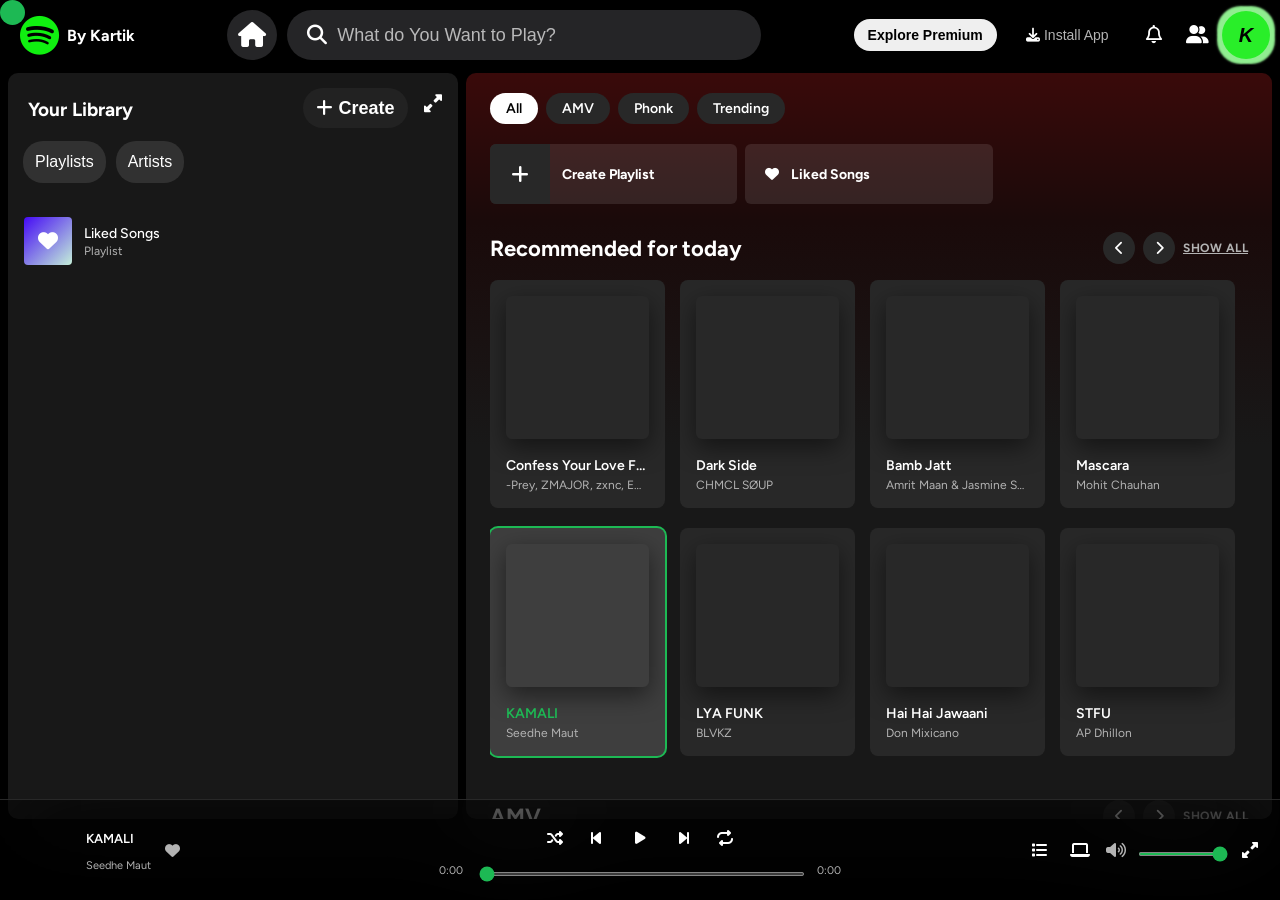
==== commit e65bddb8: "cursor effect added" ====
--- a/index.html
+++ b/index.html
@@ -12,6 +12,7 @@
 </head>
 
 <body>
+    <div id="cursor"></div>
     <!-- ========== NAVBAR ========== -->
     <nav>
         <div class="logo-container">
--- a/style.css
+++ b/style.css
@@ -416,6 +416,7 @@
 .content {
     flex: 1;
     border-radius: 10px;
+    z-index: 100;
     background: linear-gradient(180deg, #3a0a0a 0%, #1a0a0a 20%, #181818 50%);
     overflow-y: auto;
     padding: 20px 24px 24px;
@@ -2547,4 +2548,16 @@
     font-weight: 600;
     z-index: 9999;
     box-shadow: 0 4px 15px rgba(0,0,0,0.3);
+}
+#cursor{
+    width: 25px;
+    height: 25px;
+    border-radius: 50%;
+    background-color: #1DB954;
+    position: fixed;
+    top: 0;
+    left: 0;
+    z-index: 99;
+    pointer-events: none;
+    transition: transform 0.03s ease;
 }
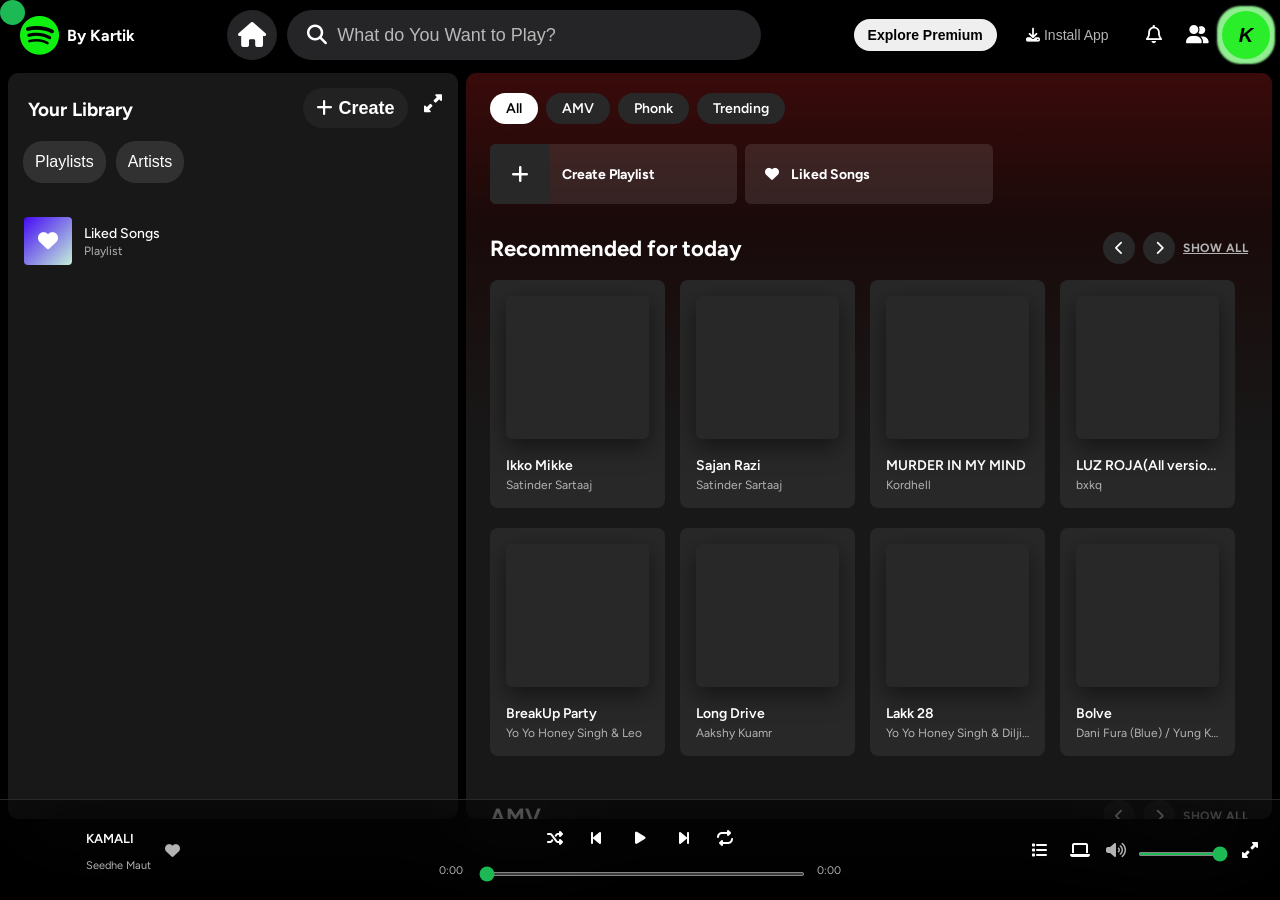
==== commit 4216615b: "reverts change and fix outOfServicesBtns" ====
--- a/index.html
+++ b/index.html
@@ -38,14 +38,14 @@
             </div>
         </div>
         <div class="right-nav">
-            <button class="right-nav-btn" id="explore-premium">Explore Premium</button>
-            <button class="right-nav-btn" id="install-app">
+            <button class="right-nav-btn" id="explore-premium" onclick="outOfServicesBtn()">Explore Premium</button>
+            <button class="right-nav-btn" id="install-app" onclick="outOfServicesBtn()">
                 <i class="fas fa-download"></i> Install App
             </button>
-            <button class="right-nav-btn right-btns" id="notification">
+            <button class="right-nav-btn right-btns" id="notification" onclick="outOfServicesBtn()">
                 <i class="far fa-bell"></i>
             </button>
-            <button class="right-nav-btn right-btns" id="friends">
+            <button class="right-nav-btn right-btns" id="friends" onclick="outOfServicesBtn()">
                 <i class="fas fa-user-group"></i>
             </button>
             <button class="right-nav-btn" id="profile" title="Created By Kartik">K</button>
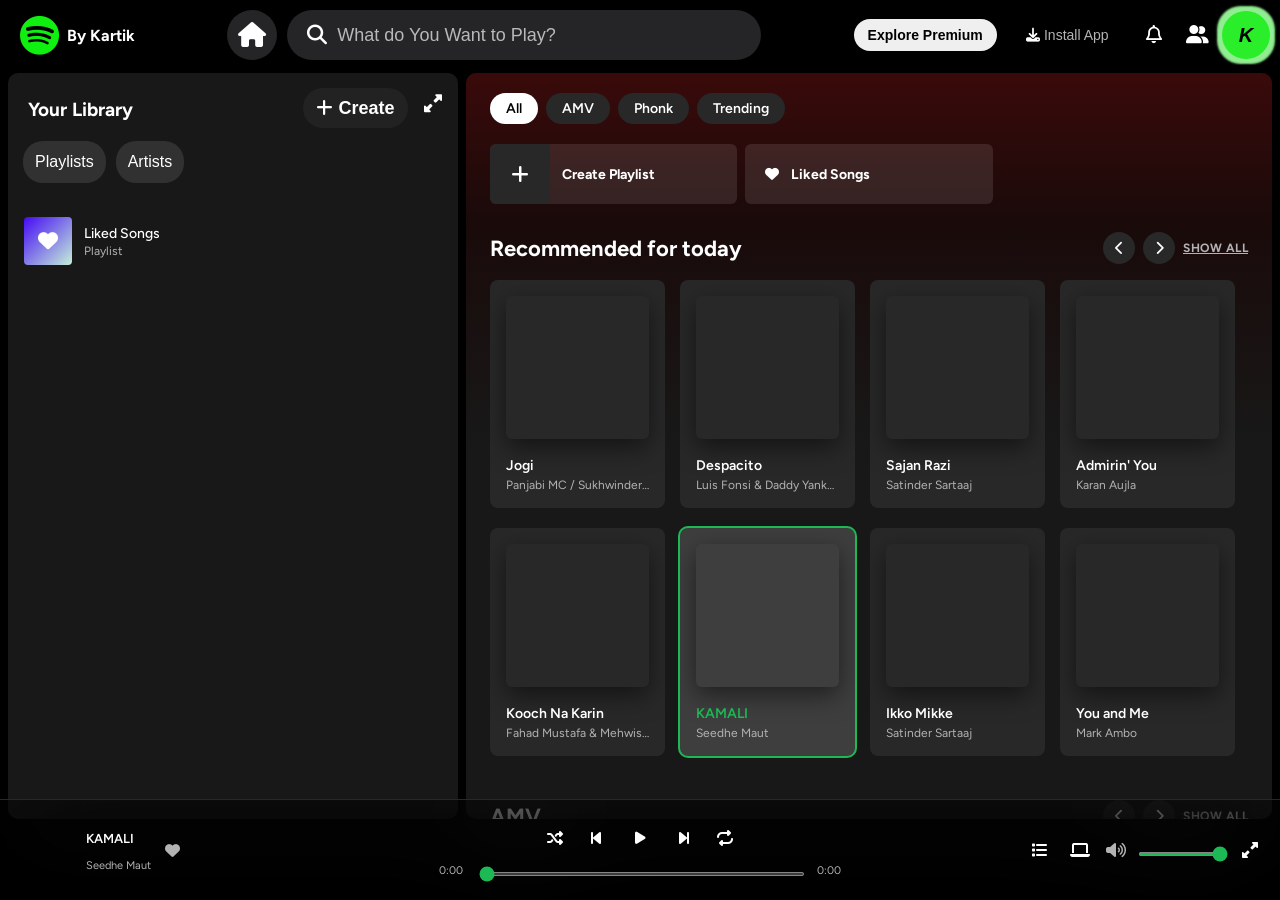
==== commit 7bd636b9: "logo added" ====
--- a/index.html
+++ b/index.html
@@ -4,6 +4,7 @@
 <head>
     <meta charset="UTF-8">
     <meta name="viewport" content="width=device-width, initial-scale=1.0">
+    <link rel="icon" type="image/png" href="./logo.png"/>
     <title>Spotify Clone</title>
     <link rel="stylesheet" href="style.css">
     <link rel="preconnect" href="https://fonts.googleapis.com">
--- a/style.css
+++ b/style.css
@@ -5,6 +5,12 @@
     cursor: url('data:image/svg+xml;utf8,<svg xmlns="http://www.w3.org/2000/svg" width="32" height="32" viewBox="0 0 32 32"><circle cx="16" cy="16" r="8" fill="none" stroke="%231DB954" stroke-width="3"/><circle cx="16" cy="16" r="2"/></svg>') 16 16, auto;
 }
 
+*::selection{
+    background-color: #1DB954;
+    color: black;
+    font-weight: bolder;
+}
+
 /* for content filtters btns */
 .content-filter {
     color: black;
@@ -19,6 +25,7 @@
     background-color: #000;
     -webkit-overflow-scrolling: touch;
 }
+
 
 *::-webkit-scrollbar {
     width: 10px;
@@ -298,10 +305,25 @@
 .playlist-song-row:hover .remove-song-btn {
     opacity: 1;
 }
+#cursor{
+    width: 25px;
+    height: 25px;
+    border-radius: 50%;
+    background-color: #1DB954;
+    position: fixed;
+    top: -25px;
+    left: -25px;
+    z-index: 99;
+    pointer-events: none;
+    transition: transform 0.03s ease;
+}
 
 @media (max-width: 768px) {
     .remove-song-btn {
         opacity: 1;
+    }
+    #cursor{
+        display: none;
     }
 }
 
@@ -1325,6 +1347,9 @@
 
 /* ── Small Tablet (max 768px) ── */
 @media (max-width: 768px) {
+    #cursor{
+        display: none;
+    }
 
     /* ── Navbar ── */
     nav {
@@ -1537,6 +1562,9 @@
 
 /* ── Mobile (max 480px) ── */
 @media (max-width: 480px) {
+    #cursor{
+        display: none;
+    }
     nav {
         padding: 6px 10px;
     }
@@ -1631,6 +1659,9 @@
 
 /* ── Very small (max 360px) ── */
 @media (max-width: 360px) {
+    #cursor{
+        display: none;
+    }
     .search {
         width: 110px;
     }
@@ -2549,15 +2580,3 @@
     z-index: 9999;
     box-shadow: 0 4px 15px rgba(0,0,0,0.3);
 }
-#cursor{
-    width: 25px;
-    height: 25px;
-    border-radius: 50%;
-    background-color: #1DB954;
-    position: fixed;
-    top: 0;
-    left: 0;
-    z-index: 99;
-    pointer-events: none;
-    transition: transform 0.03s ease;
-}
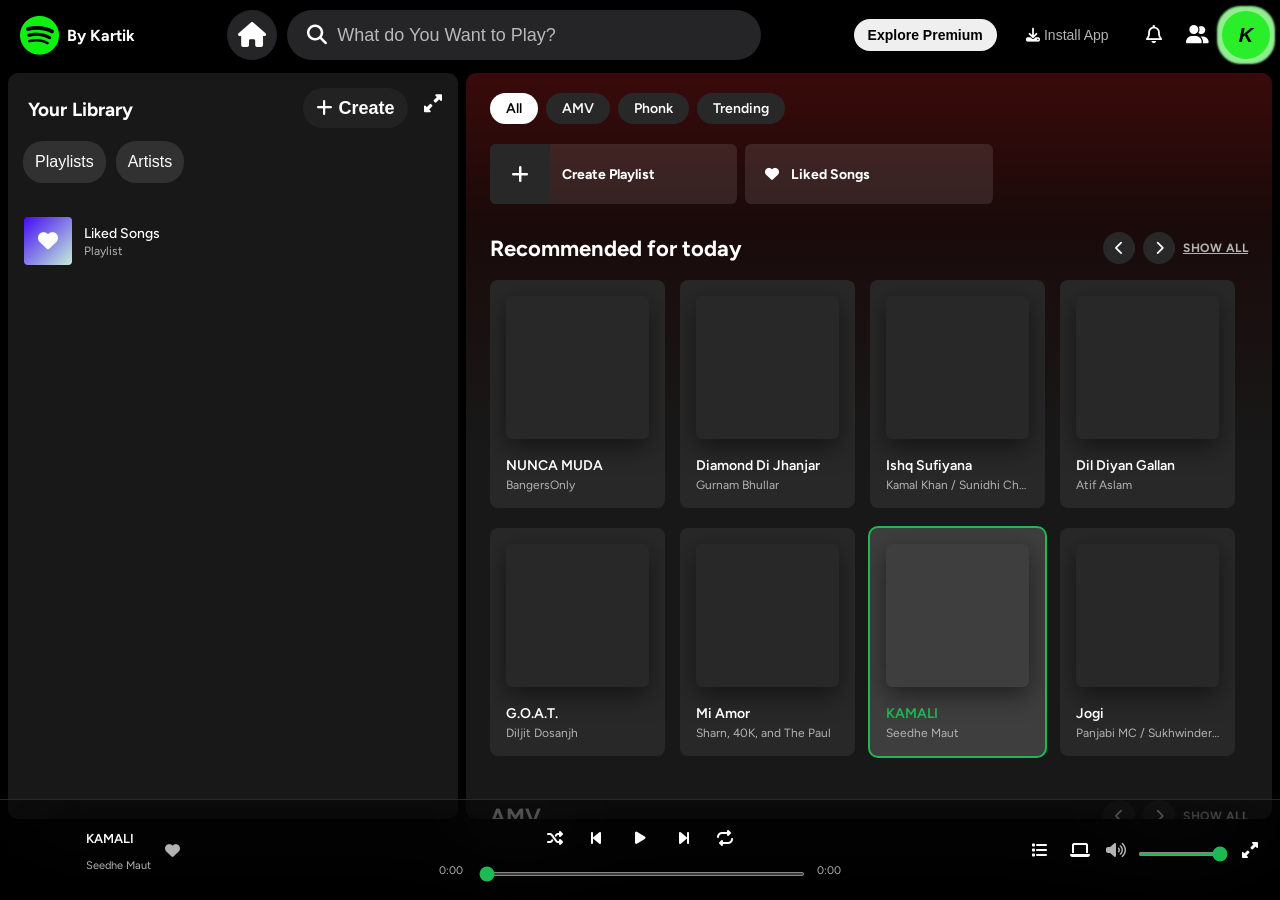
==== commit 8fd67db6: "ttile edited" ====
--- a/index.html
+++ b/index.html
@@ -5,7 +5,7 @@
     <meta charset="UTF-8">
     <meta name="viewport" content="width=device-width, initial-scale=1.0">
     <link rel="icon" type="image/png" href="./logo.png"/>
-    <title>Spotify Clone</title>
+    <title>Spotify Clone -- Kartik</title>
     <link rel="stylesheet" href="style.css">
     <link rel="preconnect" href="https://fonts.googleapis.com">
     <link rel="stylesheet" href="https://cdnjs.cloudflare.com/ajax/libs/font-awesome/6.5.0/css/all.min.css" />
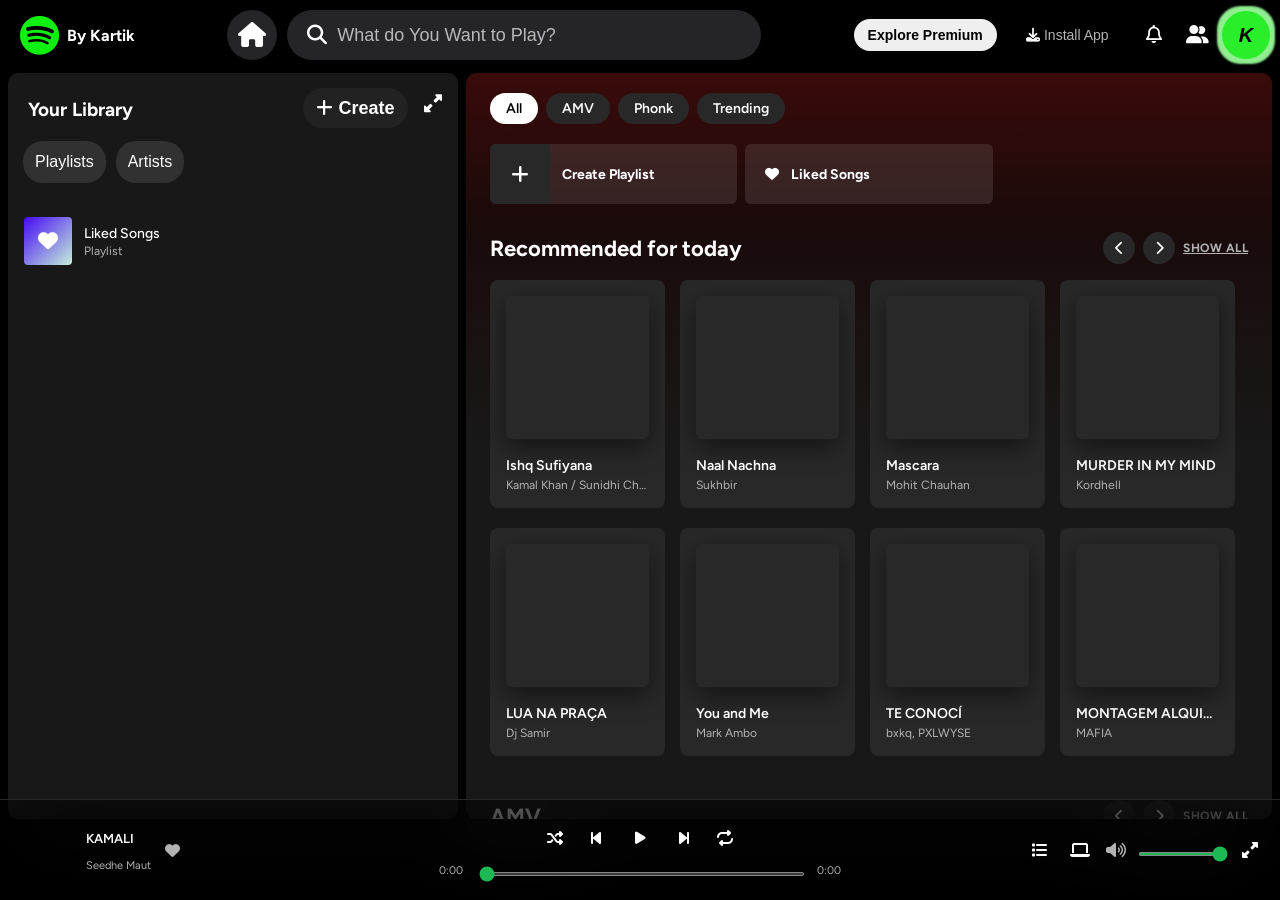
==== commit 572d7213: "AMV banner added" ====
--- a/index.html
+++ b/index.html
@@ -13,6 +13,9 @@
 </head>
 
 <body>
+    <!-- <div class="loader-div">
+        <div class="loader"></div>
+    </div> -->
     <div id="cursor"></div>
     <!-- ========== NAVBAR ========== -->
     <nav>
--- a/style.css
+++ b/style.css
@@ -5,10 +5,51 @@
     cursor: url('data:image/svg+xml;utf8,<svg xmlns="http://www.w3.org/2000/svg" width="32" height="32" viewBox="0 0 32 32"><circle cx="16" cy="16" r="8" fill="none" stroke="%231DB954" stroke-width="3"/><circle cx="16" cy="16" r="2"/></svg>') 16 16, auto;
 }
 
-*::selection{
+*::selection {
     background-color: #1DB954;
     color: black;
     font-weight: bolder;
+}
+
+.loader-div {
+    width: 100%;
+    height: 100%;
+    background-color: black;
+    position: absolute;
+    z-index: 10000;
+    display: flex;
+    justify-content: center;
+    align-items: center;
+    pointer-events: none;
+    animation: load-div 10s linear;
+    animation-iteration-count: 1;
+    animation-fill-mode: forwards; 
+}
+
+.loader {
+    position: relative;
+    background-color: transparent;
+    width: 200px;
+    height: 200px;
+    border: 8px solid grey;
+    border-top: 8px solid #1ed760;
+    border-radius: 50%;
+    animation: load 2s linear infinite;
+}
+
+@keyframes load {
+    100% {
+        rotate: 360deg;
+    }
+}
+
+@keyframes load-div {
+    0%, 95% {
+        opacity: 1;
+    }
+    100% {
+        opacity: 0;
+    }
 }
 
 /* for content filtters btns */
@@ -305,7 +346,8 @@
 .playlist-song-row:hover .remove-song-btn {
     opacity: 1;
 }
-#cursor{
+
+#cursor {
     width: 25px;
     height: 25px;
     border-radius: 50%;
@@ -322,7 +364,8 @@
     .remove-song-btn {
         opacity: 1;
     }
-    #cursor{
+
+    #cursor {
         display: none;
     }
 }
@@ -1028,7 +1071,7 @@
     color: #fff;
     font-weight: 700;
     cursor: pointer;
-    box-shadow: 0 8px 20px rgba(0,0,0,0.12);
+    box-shadow: 0 8px 20px rgba(0, 0, 0, 0.12);
     transition: transform 0.2s ease, opacity 0.2s ease;
     opacity: 0;
     transform: translateY(20px);
@@ -1347,7 +1390,7 @@
 
 /* ── Small Tablet (max 768px) ── */
 @media (max-width: 768px) {
-    #cursor{
+    #cursor {
         display: none;
     }
 
@@ -1562,9 +1605,10 @@
 
 /* ── Mobile (max 480px) ── */
 @media (max-width: 480px) {
-    #cursor{
+    #cursor {
         display: none;
     }
+
     nav {
         padding: 6px 10px;
     }
@@ -1659,9 +1703,10 @@
 
 /* ── Very small (max 360px) ── */
 @media (max-width: 360px) {
-    #cursor{
+    #cursor {
         display: none;
     }
+
     .search {
         width: 110px;
     }
@@ -2551,6 +2596,7 @@
         gap: 10px !important;
     }
 }
+
 .showToast {
     position: fixed;
     bottom: 120px;
@@ -2563,7 +2609,7 @@
     font-size: 14px;
     font-weight: 600;
     z-index: 9999;
-    box-shadow: 0 4px 15px rgba(0,0,0,0.3);
+    box-shadow: 0 4px 15px rgba(0, 0, 0, 0.3);
 }
 
 .showToast {
@@ -2578,5 +2624,5 @@
     font-size: 14px;
     font-weight: 600;
     z-index: 9999;
-    box-shadow: 0 4px 15px rgba(0,0,0,0.3);
-}
+    box-shadow: 0 4px 15px rgba(0, 0, 0, 0.3);
+}
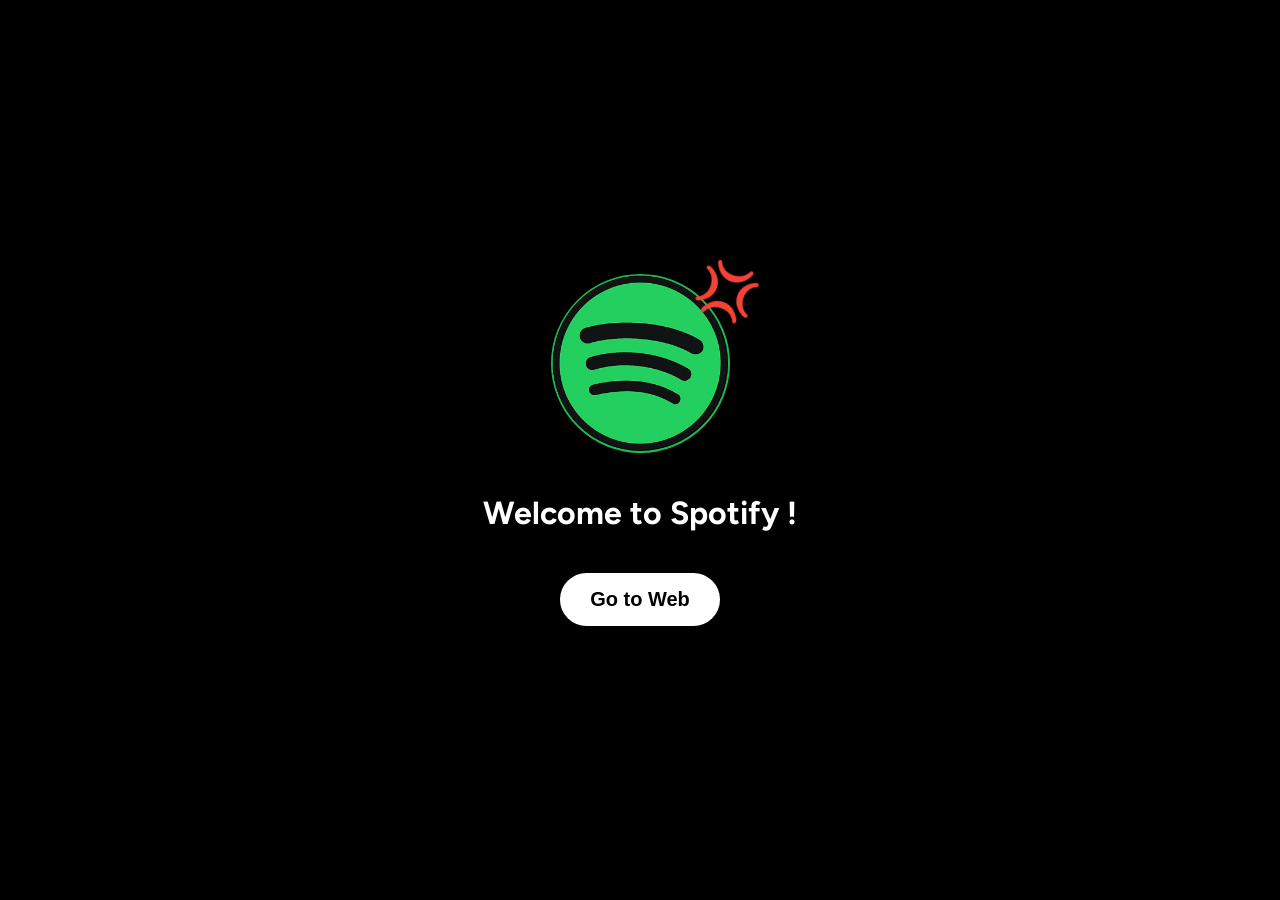
==== commit de878eab: "stater page added" ====
--- a/index.html
+++ b/index.html
@@ -13,9 +13,11 @@
 </head>
 
 <body>
-    <!-- <div class="loader-div">
-        <div class="loader"></div>
-    </div> -->
+    <div class="loader-div">
+        <div class="loader-logo"><img src="./spotify-social-media-icon-design-template-vector-png_127005-removebg-preview.png" alt=""><span>💢</span></div>
+        <h1>Welcome to Spotify !</h1>
+        <button id="go-to-web">Go to Web</button>
+    </div>
     <div id="cursor"></div>
     <!-- ========== NAVBAR ========== -->
     <nav>
--- a/style.css
+++ b/style.css
@@ -19,37 +19,54 @@
     z-index: 10000;
     display: flex;
     justify-content: center;
-    align-items: center;
-    pointer-events: none;
-    animation: load-div 10s linear;
-    animation-iteration-count: 1;
-    animation-fill-mode: forwards; 
-}
-
-.loader {
+    gap: 20px;
+    flex-direction: column;
+    transition: all 0.5s ease-in-out;
+    align-items: center;
+    /* pointer-events: none; */
+}
+
+.loader-logo {
+    width: 175px;
+    height: 175px;
+    display: flex;
+    justify-content: center;
+    align-items: center;
+    border: 2px solid #1DB954;
+    border-radius: 50%;
     position: relative;
-    background-color: transparent;
+}
+.loader-logo img {
     width: 200px;
     height: 200px;
-    border: 8px solid grey;
-    border-top: 8px solid #1ed760;
-    border-radius: 50%;
-    animation: load 2s linear infinite;
-}
-
-@keyframes load {
-    100% {
-        rotate: 360deg;
-    }
-}
-
-@keyframes load-div {
-    0%, 95% {
-        opacity: 1;
-    }
-    100% {
-        opacity: 0;
-    }
+    object-fit: contain;
+}
+
+.loader-div span {
+    position: absolute;
+    font-size: 50px;
+    font-weight: bolder;
+    color: red;
+    top: -15px;
+    right: -30px;
+    rotate: 20deg;
+}
+
+#go-to-web {
+    padding: 15px 30px;
+    border-radius: 30px;
+    font-size: 20px;
+    border: none;
+    background-color: #fff;
+    color: black;
+    font-weight: bolder;
+    cursor: pointer;
+    transition: all 0.3s ease;
+}
+#go-to-web:hover {
+    background-color: #1DB954;
+    color: black;
+    scale: 1.1;
 }
 
 /* for content filtters btns */
